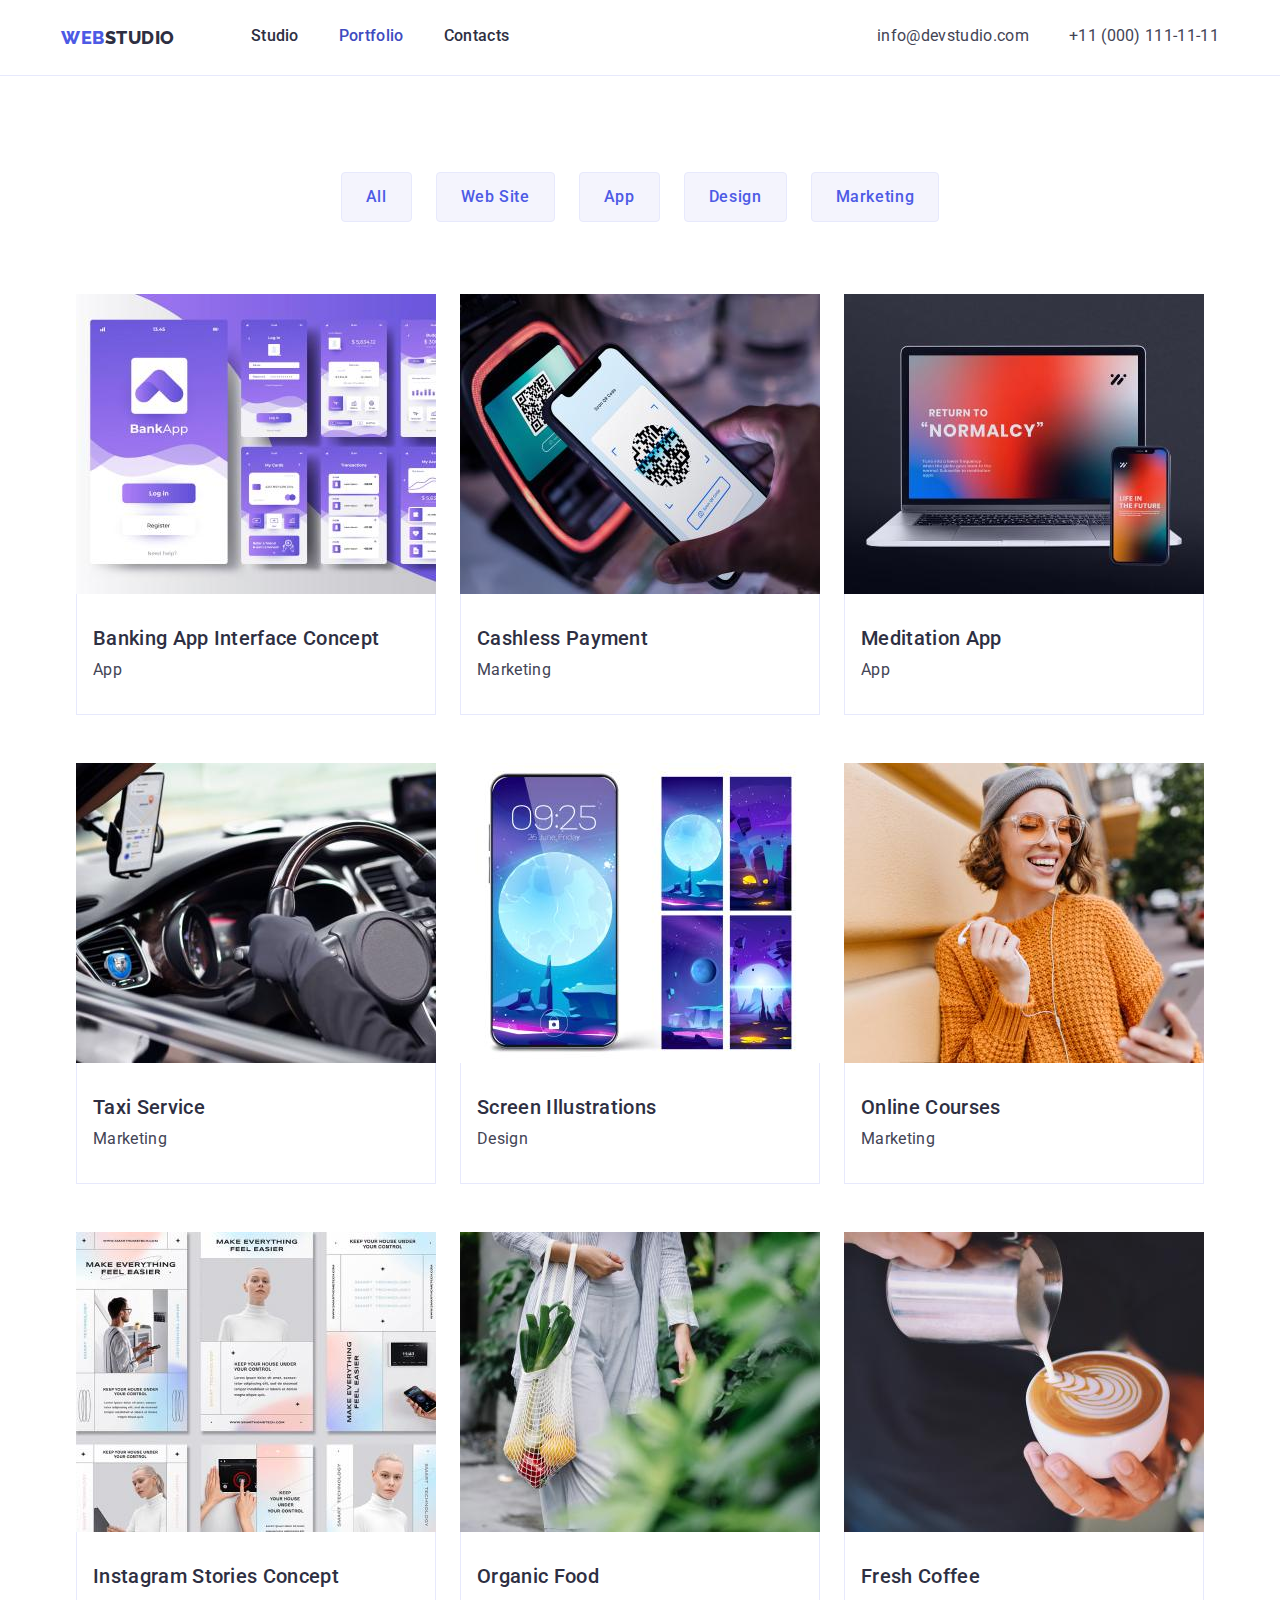
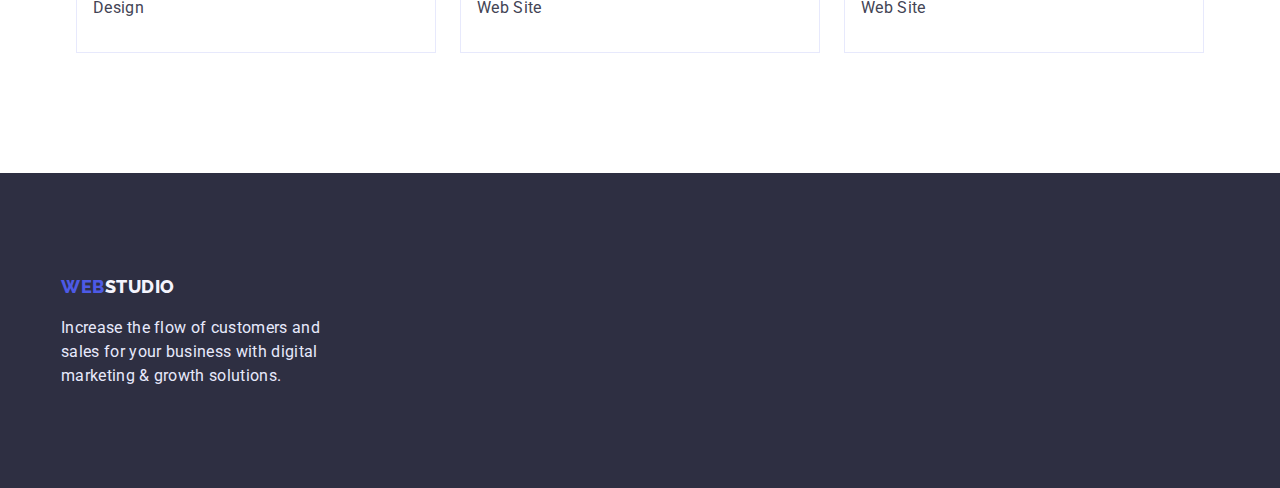
==== portfolio.html @ 84be8664 "Add files" ====
<!DOCTYPE html>
<html lang="en">
<head>
    <meta charset="UTF-8">
    <meta http-equiv="X-UA-Compatible" content="IE=edge">
    <meta name="viewport" content="width=device-width, initial-scale=1.0">
    <link rel="preconnect" href="https://fonts.gstatic.com">
    <link href="https://fonts.googleapis.com/css2?family=Roboto:wght@400;500;700&display=swap&family=Raleway:wght@800&display=swap" rel="stylesheet">
    <link rel="stylesheet" href="node_modules/modern-normalize/modern-normalize.css">
    <link rel="stylesheet" href="./css/styles.css">
    <title>Portfolio</title>
</head>
<body>
    <header class="header-section">
        <div class="container">
            <nav class="navigation">
                <a class="logo header-logo" href="./index.html" target="_self"><span class="logo-left">Web</span><span class="logo-right-header">Studio</span></a>               
                <ul class="navigation-links">
                    <li>
                        <a class="navigation-link" href="./index.html" target="_self">Studio</a>
                    </li>

                    <li>
                        <a class="navigation-link current-page" href="./portfolio.html" target="_self">Portfolio</a>
                    </li>

                    <li>
                        <a class="navigation-link" href="">Contacts</a>
                    </li>
                </ul>
            </nav>
            
            <address class="contacts">
                <ul class="contact-links">
                    <li>
                        <a class="contact-link" href="mailto:info@devstudio.com">info@devstudio.com</a>
                    </li>

                    <li>
                        <a class="contact-link" href="tel:+110001111111">+11 (000) 111-11-11</a>
                    </li>
                </ul>
            </address>
        </div>
    </header>

    <main>
        <section class="product-section">
            <div class="container">
                <h1 class="product-headline visually-hidden">Our Products</h1>
                <ul class="filter-buttons">
                    <li>
                        <button class="filter-button" type="button" onclick="cardFilter('allFilter')">All</button>
                    </li>

                    <li>
                        <button class="filter-button" type="button" onclick="cardFilter('websiteFilter')">Web Site</button>
                    </li>

                    <li>
                        <button class="filter-button" type="button" onclick="cardFilter('appFilter')">App</button>
                    </li>

                    <li>
                        <button class="filter-button" type="button" onclick="cardFilter('designFilter')">Design</button>
                    </li>

                    <li>
                        <button class="filter-button" type="button" onclick="cardFilter('marketingFilter')">Marketing</button>
                    </li>
                </ul>

                <ul class="product-cards">
                    <li class="product-card inherit">
                        <a class="product-link" href="">
                            <img class="product-image" src="./images/images-portfolio/image-1-banking-app-interface-concept.jpg" alt="Banking App Interface Concept" width="360" height="300">
                            <div class="product-info">
                                <h2 class="product-headline">Banking App Interface Concept</h2>
                                <p class="product-text">App</p>
                            </div>
                        </a>
                    </li>

                    <li class="product-card inherit">
                        <a class="product-link" href="">
                            <img class="product-image" src="./images/images-portfolio/image-2-cashless-payment.jpg" alt="Cashless Payment" width="360" height="300">
                            <div class="product-info">
                                <h2 class="product-headline">Cashless Payment</h2>
                                <p class="product-text">Marketing</p>
                            </div>
                        </a>
                    </li>

                    <li class="product-card inherit">
                        <a class="product-link" href="">
                            <img class="product-image" src="./images/images-portfolio/image-3-meditation-app.jpg" alt="Meditation App" width="360" height="300">
                            <div class="product-info">
                                <h2 class="product-headline">Meditation App</h2>
                                <p class="product-text">App</p>
                            </div>
                        </a>
                    </li>

                    <li class="product-card inherit">
                        <a class="product-link" href="">
                            <img class="product-image" src="./images/images-portfolio/image-4-taxi-service.jpg" alt="Taxi Service" width="360" height="300">
                            <div class="product-info">
                                <h2 class="product-headline">Taxi Service</h2>
                                <p class="product-text">Marketing</p>
                            </div>
                        </a>
                    </li>

                    <li class="product-card inherit">
                        <a class="product-link" href="">
                            <img class="product-image" src="./images/images-portfolio/image-5-screen-illustrations.jpg" alt="Screen Illustrations" width="360" height="300">
                            <div class="product-info">
                                <h2 class="product-headline">Screen Illustrations</h2>
                                <p class="product-text">Design</p>
                            </div>
                        </a>
                    </li>

                    <li class="product-card inherit">
                        <a class="product-link" href="">
                            <img class="product-image" src="./images/images-portfolio/image-6-online-courses.jpg" alt="Online Courses" width="360" height="300">
                            <div class="product-info">
                                <h2 class="product-headline">Online Courses</h2>
                                <p class="product-text">Marketing</p>
                            </div>
                        </a>
                    </li>

                    <li class="product-card inherit">
                        <a class="product-link" href="">
                            <img class="product-image" src="./images/images-portfolio/image-7-online-instagram-stories-concept.jpg" alt="Instagram Stories Concept" width="360" height="300">
                            <div class="product-info">
                                <h2 class="product-headline">Instagram Stories Concept</h2>
                                <p class="product-text">Design</p>
                            </div>
                        </a>
                    </li>

                    <li class="product-card inherit">
                        <a class="product-link" href="">
                            <img class="product-image" src="./images/images-portfolio/image-8-online-organic-food.jpg" alt="Organic Food" width="360" height="300">
                            <div class="product-info">
                                <h2 class="product-headline">Organic Food</h2>
                                <p class="product-text">Web Site</p>
                            </div>
                        </a>
                    </li>

                    <li class="product-card inherit">
                        <a class="product-link" href="">
                            <img class="product-image" src="./images/images-portfolio/image-9-fresh-coffee.jpg" alt="Fresh Coffee" width="360" height="300">
                            <div class="product-info">
                                <h2 class="product-headline">Fresh Coffee</h2>
                                <p class="product-text">Web Site</p>
                            </div>
                        </a>
                    </li>
                </ul>
            </div>
        </section>
    </main>

    <footer class="footer-section">
        <div class="container">
            <a class="logo footer-logo" href="./index.html" target="_self"><span class="logo-left">Web</span><span class="logo-right-footer">Studio</span></a> 
            <p class="footer-text">Increase the flow of customers and<br>sales for your business with digital<br>marketing & growth solutions.</p>
        </div>
    </footer>

    <script src="./script.js"></script>
</body>
</html>
---- css/styles.css ----
/* Color variables */

:root {
    --button-clr: #4D5AE5;
    --hover-focus-clr: #404BBF;
    --common-text-clr: #434455;
    --headline-clr: #2E2F42;
    --light-backgrounds-clr: #F4F4FD;
    --accent-and-footer-text-clr: #E7E9FC;
    --common-white-color: #FFFFFF;
}


/* Common style settings */

body {
    margin: 0;
    font-family: 'Roboto', sans-serif;
    font-size: 16px;
    font-weight: 400;
    letter-spacing: 0.02em;
    line-height: 1.5;
    color: var(--common-text-clr);
}

body * {
    flex-wrap: wrap;
    gap: initial;
}

a {
    text-decoration: none;
}

ul {
    list-style: none;
    margin: 0;
    padding: 0;
}

h1, h2, h3, p {
    margin: 0;
}

button {
    font-family: inherit;
    font-size: inherit;
    line-height: inherit;
    font-weight: 500;
    letter-spacing: 0.04em;
    border-radius: 4px;
    cursor: pointer;
    border: none;
}

.center {
    display: flex;
    justify-content: center;
}

.container { 
    max-width: 1158px; 
    margin: 0 auto;
    padding: 0 15px; 
}

.inherit {
    display: inherit;
}

.none {
    display: none;
}

/* Header settings*/

.header-section {
    padding-top: 24px;
    padding-bottom: 24px;
    display: flex;
    border-bottom: 1px solid var(--accent-and-footer-text-clr);
}

.header-section .container {
    width: 100%;
}

.navigation {
    column-gap: 76px;
}

.header-section .container,
.navigation,
.navigation-links,
.contact-links,
.filter-buttons {
    display: flex;
    justify-content: center;
}

.navigation-links,
.contact-links {
    column-gap: 40px;
}


/* Logo settings */

.logo {
    font-family: 'Raleway', sans-serif;
    text-transform: uppercase;
    font-size: 18px;
    font-weight: 800;
    letter-spacing: 0.03em;
}

.logo-left {
    color: var(--button-clr);
}

.logo-right-header {
    color: var(--headline-clr);
}

.logo-right-footer {
    color: var(--light-backgrounds-clr);
}


/* Navigation and contacts settings */

.navigation-link {
    font-weight: 500;
    color: var(--headline-clr);
}

.contact-link {
    color: inherit;
    font-style: normal;
}

.navigation-link:hover,
.navigation-link:focus,
.contact-link:hover,
.contact-link:focus,
.navigation-link.current-page {
    color: var(--hover-focus-clr);
}

.contacts {
    margin-left: auto;
}


/* Footer settings */

.footer-section {
    background-color: var(--headline-clr);
    padding: 100px 0px;
}

.footer-text {
    margin-top: 16px;
    color: var(--accent-and-footer-text-clr);
}


/* Headline settings */

.visually-hidden {
    position: absolute;
    white-space: nowrap;
    width: 1px;
    height: 1px;
    overflow: hidden;
    border: 0;
    padding: 0;
    clip: rect(0 0 0 0);
    clip-path: inset(50%);
    margin: -1px;
 }

 .section-headline {
    margin-bottom: 72px;
    text-align: center;
    font-size: 36px;
    font-weight: 700;
    line-height: 1.11;
    color: var(--headline-clr);
}

/* Sections settings */

.order-section {
    padding-block: 188px;
    background-color: var(--headline-clr);
}

.order-headline {
    margin-bottom: 48px;
    text-align: center;
    font-size: 56px;
    font-weight: 700;
    line-height: 1.07;
    color: var(--common-white-color);
}

.order-service-button {
    padding: 16px 32px;
    background: var(--button-clr);
    box-shadow: 0px 4px 4px rgba(0, 0, 0, 0.15);
    color: var(--common-white-color);
}

.order-service-button:hover,
.order-service-button:focus {
    background-color: var(--hover-focus-clr);
}

.advantage-section,
.hero-section {
    padding-block: 120px;
}

.production-section,
.product-section {
    padding-bottom: 120px;
}

.advantage-cards,
.production-cards {
    display: flex;
    justify-content: space-between;
    gap: 24px;
}

.advantage-headline {
    margin-bottom: 8px;
}

.advantage-card {
    width: 264px;
}


/* Hero section settings */

.hero-section {
    background-color: var(--light-backgrounds-clr);
} 

.hero-cards {
    display: flex;
    justify-content: space-between;
    gap: 24px;
}

.hero-card {
    width: 264px;
    box-shadow: 0px 1px 6px rgba(46, 47, 66, 0.08), 0px 1px 1px rgba(46, 47, 66, 0.16), 0px 2px 1px rgba(46, 47, 66, 0.08);
    border-radius: 0px 0px 4px 4px;
    background-color: var(--common-white-color);
}

.hero-info {
    padding: 32px;
}

.hero-headline {
    margin-bottom: 8px;
    text-align: center;
    font-size: 20px;
    font-weight: 500;
    line-height: 1.2;
    color: var(--headline-clr);
}

.hero-text {
    text-align: center;
    color: var(--common-text-clr);
}


/* Product section settings */

.product-section {
    padding-top: 96px;
}

.filter-buttons {
    margin-bottom: 72px;
    display: flex;
    gap: 24px;
}

.filter-button {
    padding: 12px 24px;
    background-color: var(--light-backgrounds-clr);
    border: 1px solid var(--accent-and-footer-text-clr);
    color: var(--button-clr);
}

.filter-button:hover,
.filter-button:focus {
    background-color: var(--hover-focus-clr);
    box-shadow: 0px 3px 1px rgba(0, 0, 0, 0.1), 0px 2px 1px rgba(0, 0, 0, 0.08), 0px 2px 2px rgba(0, 0, 0, 0.12);
    color: var(--common-white-color);
}

.product-cards {
    display: flex;
    flex-wrap: wrap;
    justify-content: center;
    align-items: center;
    column-gap: 24px;
    row-gap: 48px;
}

.product-link{
    line-height: 0;
}

.product-info {
    line-height: 1.5;
    padding: 32px 16px;
    border-left: 1px solid var(--accent-and-footer-text-clr);
    border-bottom: 1px solid var(--accent-and-footer-text-clr);
    border-right: 1px solid var(--accent-and-footer-text-clr);
}

.product-headline {
    margin-bottom: 8px;
    font-size: 20px;
    font-weight: 500;
    line-height: 1.2;
    color: var(--headline-clr);
}

.product-text {
    color: var(--common-text-clr);
}
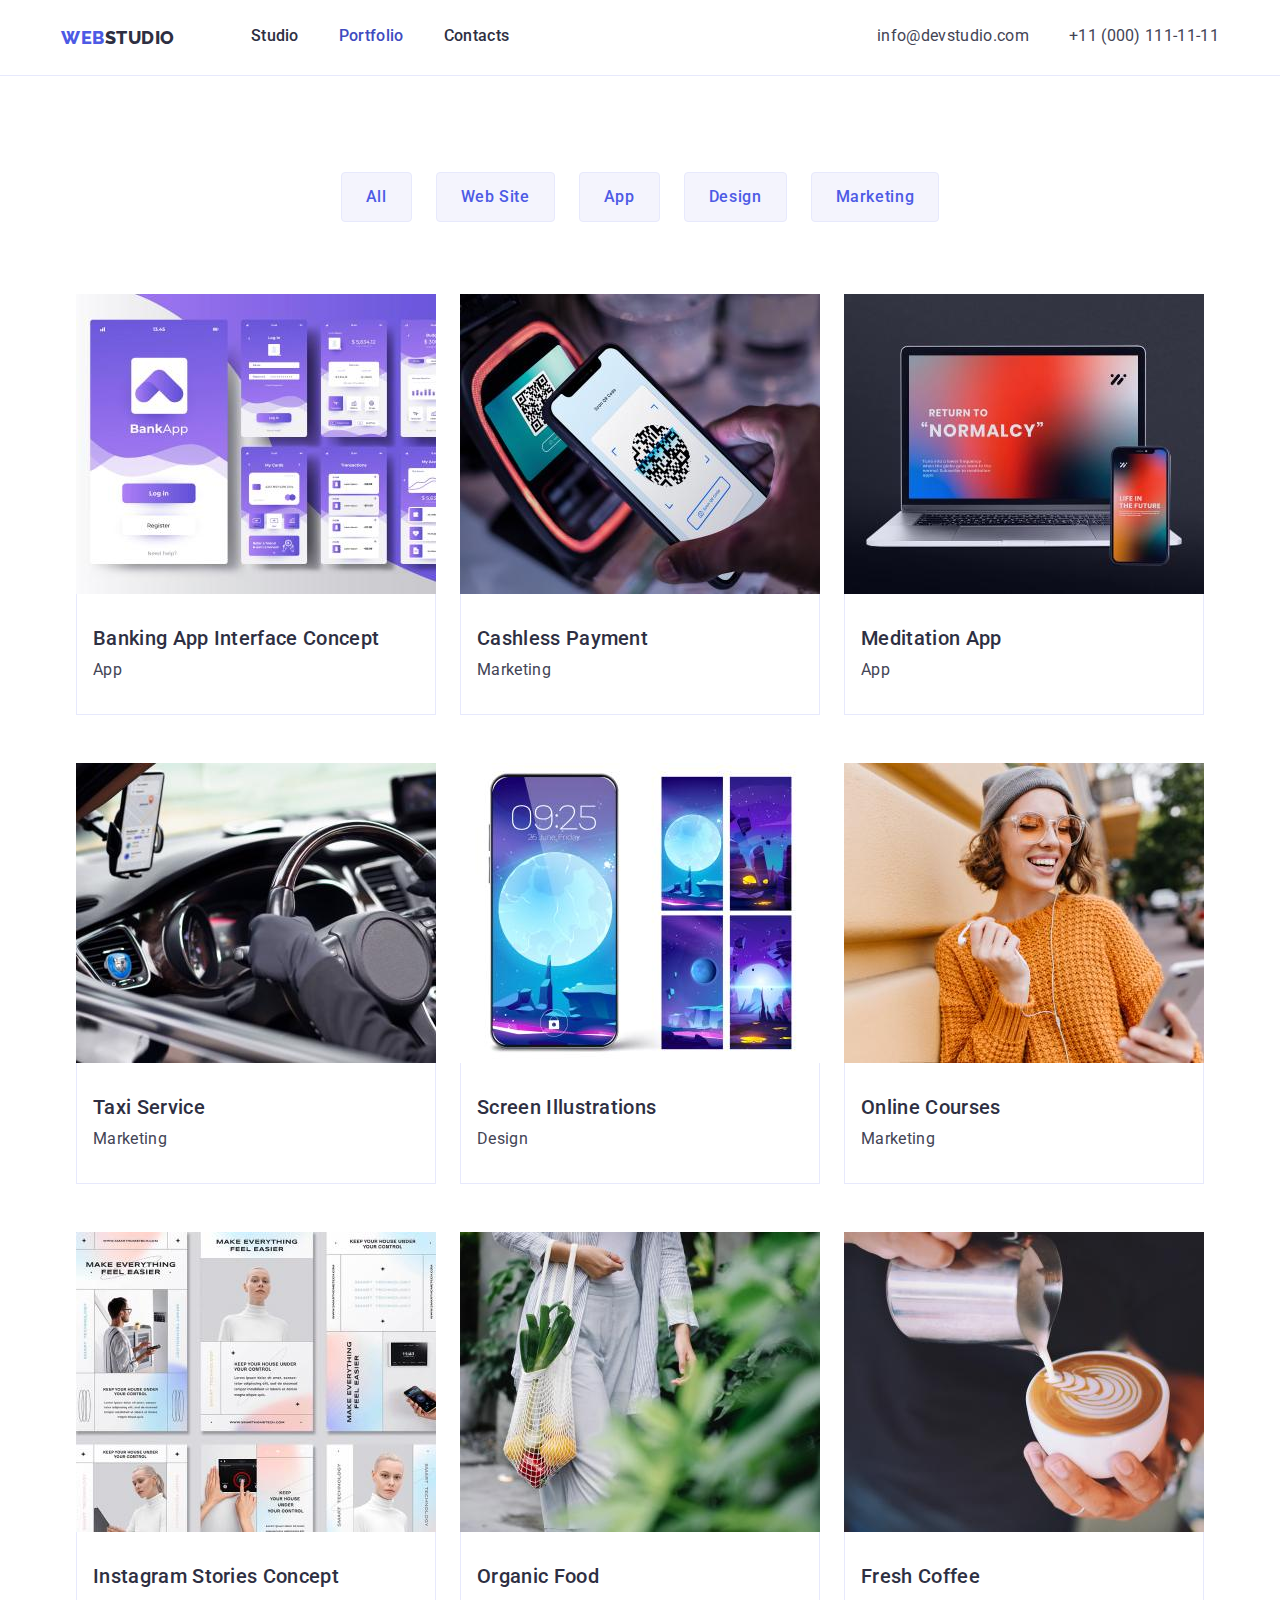
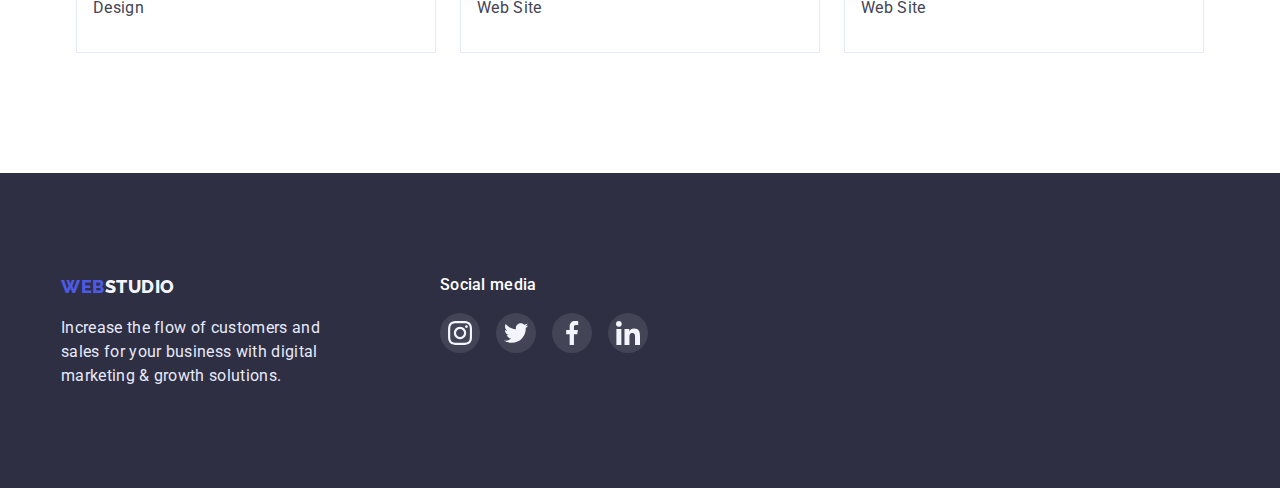
==== commit 06398417: "Add Footer social media links to portfolio" ====
--- a/portfolio.html
+++ b/portfolio.html
@@ -167,8 +167,43 @@
 
     <footer class="footer-section">
         <div class="container">
-            <a class="logo footer-logo" href="./index.html" target="_self"><span class="logo-left">Web</span><span class="logo-right-footer">Studio</span></a> 
-            <p class="footer-text">Increase the flow of customers and<br>sales for your business with digital<br>marketing & growth solutions.</p>
+            <div class="footer-logo-text">
+                <a class="logo footer-logo" href="./index.html" target="_self"><span class="logo-left">Web</span><span class="logo-right-footer">Studio</span></a> 
+                <p class="footer-text">Increase the flow of customers and<br>sales for your business with digital<br>marketing & growth solutions.</p>
+            </div>
+            <div class="footer-social-media">
+                <h4 class="footer-social-media-headline">Social media</h4>
+                <ul class="footer-social-media-cards">
+                    <li class="footer-social-media-card">
+                        <a class="footer-social-media-link" href="">
+                            <svg class="footer-social-media-logo">
+                                <use href="./images/icons.svg#instagram-icon"></use>
+                            </svg>
+                        </a>
+                    </li>
+                    <li class="footer-social-media-card">
+                        <a class="footer-social-media-link" href="">
+                            <svg class="footer-social-media-logo">
+                                <use href="./images/icons.svg#twitter-icon"></use>
+                            </svg>
+                        </a>
+                    </li>
+                    <li class="footer-social-media-card">
+                        <a class="footer-social-media-link" href="">
+                            <svg class="footer-social-media-logo">
+                                <use href="./images/icons.svg#facebook-icon"></use>
+                            </svg>
+                        </a>
+                    </li>
+                    <li class="footer-social-media-card">
+                        <a class="footer-social-media-link" href="">
+                            <svg class="footer-social-media-logo">
+                                <use href="./images/icons.svg#linkedin-icon"></use>
+                            </svg>
+                        </a>
+                    </li>
+                </ul>
+            </div>
         </div>
     </footer>
 
--- a/css/styles.css
+++ b/css/styles.css
@@ -8,6 +8,8 @@
     --light-backgrounds-clr: #F4F4FD;
     --accent-and-footer-text-clr: #E7E9FC;
     --common-white-color: #FFFFFF;
+    --customer-logo-color:#8E8F99;
+    --footer-icon-active-color: #31D0AA;
 }
 
 
@@ -28,6 +30,12 @@
     gap: initial;
 }
 
+.container { 
+    max-width: 1158px; 
+    margin: 0 auto;
+    padding: 0 15px; 
+}
+
 a {
     text-decoration: none;
 }
@@ -36,10 +44,16 @@
     list-style: none;
     margin: 0;
     padding: 0;
-}
-
-h1, h2, h3, p {
+    display: flex;
+    justify-content: center;
+}
+
+h1, h2, h3, h4, p {
     margin: 0;
+}
+
+img {
+    display: block;
 }
 
 button {
@@ -53,24 +67,6 @@
     border: none;
 }
 
-.center {
-    display: flex;
-    justify-content: center;
-}
-
-.container { 
-    max-width: 1158px; 
-    margin: 0 auto;
-    padding: 0 15px; 
-}
-
-.inherit {
-    display: inherit;
-}
-
-.none {
-    display: none;
-}
 
 /* Header settings*/
 
@@ -90,10 +86,7 @@
 }
 
 .header-section .container,
-.navigation,
-.navigation-links,
-.contact-links,
-.filter-buttons {
+.navigation {
     display: flex;
     justify-content: center;
 }
@@ -159,11 +152,55 @@
     padding: 100px 0px;
 }
 
+footer .container {
+    display: flex;
+    justify-content: flex-start;
+}
+
+.footer-logo-text {
+    margin-right: 120px;
+}
+
 .footer-text {
     margin-top: 16px;
     color: var(--accent-and-footer-text-clr);
 }
 
+.footer-social-media-headline {
+    font-weight: 500;
+    color: var(--common-white-color);
+    margin-bottom: 16px;
+}
+
+.footer-social-media-cards {
+    column-gap: 16px;
+}
+
+.footer-social-media-card {
+    width: 40px;
+    height: 40px;
+    border-radius: 50%;
+    background: rgba(255, 255, 255, 0.1);
+}
+
+.footer-social-media-link {
+    display: flex;
+    justify-content: center;
+    align-items: center;
+    width: 100%;
+    height: 100%;
+}
+
+.footer-social-media-logo {
+    height: 24px;
+    width: 24px;
+    fill: var(--light-backgrounds-clr);
+}
+
+.footer-social-media-card:hover,
+.footer-social-media-card:focus {
+    background-color: var(--footer-icon-active-color);
+}
 
 /* Headline settings */
 
@@ -189,11 +226,15 @@
     color: var(--headline-clr);
 }
 
-/* Sections settings */
+
+/* Order section settings */
 
 .order-section {
     padding-block: 188px;
-    background-color: var(--headline-clr);
+    background: linear-gradient(rgba(46, 47, 66, 0.7), rgba(46, 47, 66, 0.7)), url(../images/order-section-background-image.jpg);
+    background-repeat: no-repeat;
+    background-position: center;
+    background-clip: padding-box;
 }
 
 .order-headline {
@@ -205,6 +246,11 @@
     color: var(--common-white-color);
 }
 
+.order-service-button-division {
+    display: flex;
+    justify-content: center;
+}
+
 .order-service-button {
     padding: 16px 32px;
     background: var(--button-clr);
@@ -217,8 +263,12 @@
     background-color: var(--hover-focus-clr);
 }
 
+
+/* Advantage and production sections settings */
+
 .advantage-section,
-.hero-section {
+.hero-section,
+.customer-section {
     padding-block: 120px;
 }
 
@@ -228,8 +278,8 @@
 }
 
 .advantage-cards,
-.production-cards {
-    display: flex;
+.production-cards,
+.customer-cards {
     justify-content: space-between;
     gap: 24px;
 }
@@ -242,6 +292,20 @@
     width: 264px;
 }
 
+.advantage-image {
+    display: flex;
+    justify-content: center;
+    align-items: center;
+    height: 112px;
+    margin-bottom: 8px;
+    border-radius: 4px;
+    background-color: var(--light-backgrounds-clr);
+}
+
+.advantage-icon {
+    width: 64px;
+    height: 64px;
+}
 
 /* Hero section settings */
 
@@ -250,7 +314,6 @@
 } 
 
 .hero-cards {
-    display: flex;
     justify-content: space-between;
     gap: 24px;
 }
@@ -281,6 +344,40 @@
 }
 
 
+/* Customer section settings */
+
+.customer-card {
+    width: 168px;
+    height: 88px;
+    border-radius: 4px;
+    border: 1px solid var(--customer-logo-color);
+}
+
+.customer-link {
+    display: flex;
+    justify-content: center;
+    align-items: center;
+    width: 100%;
+    height: 100%;
+}
+
+.customer-logo {
+    height: 56px;
+    width: 104px;
+    fill: var(--customer-logo-color);
+}
+
+.customer-card:hover,
+.customer-card:focus {
+    border: 1px solid var(--hover-focus-clr);
+}
+
+.customer-logo:hover,
+.customer-logo:focus {
+    fill: var(--hover-focus-clr);
+}
+
+
 /* Product section settings */
 
 .product-section {
@@ -289,7 +386,6 @@
 
 .filter-buttons {
     margin-bottom: 72px;
-    display: flex;
     gap: 24px;
 }
 
@@ -308,7 +404,6 @@
 }
 
 .product-cards {
-    display: flex;
     flex-wrap: wrap;
     justify-content: center;
     align-items: center;
@@ -316,7 +411,7 @@
     row-gap: 48px;
 }
 
-.product-link{
+.product-link {
     line-height: 0;
 }
 
@@ -340,5 +435,8 @@
     color: var(--common-text-clr);
 }
 
-
-
+.none {
+    display: none;
+}
+
+
